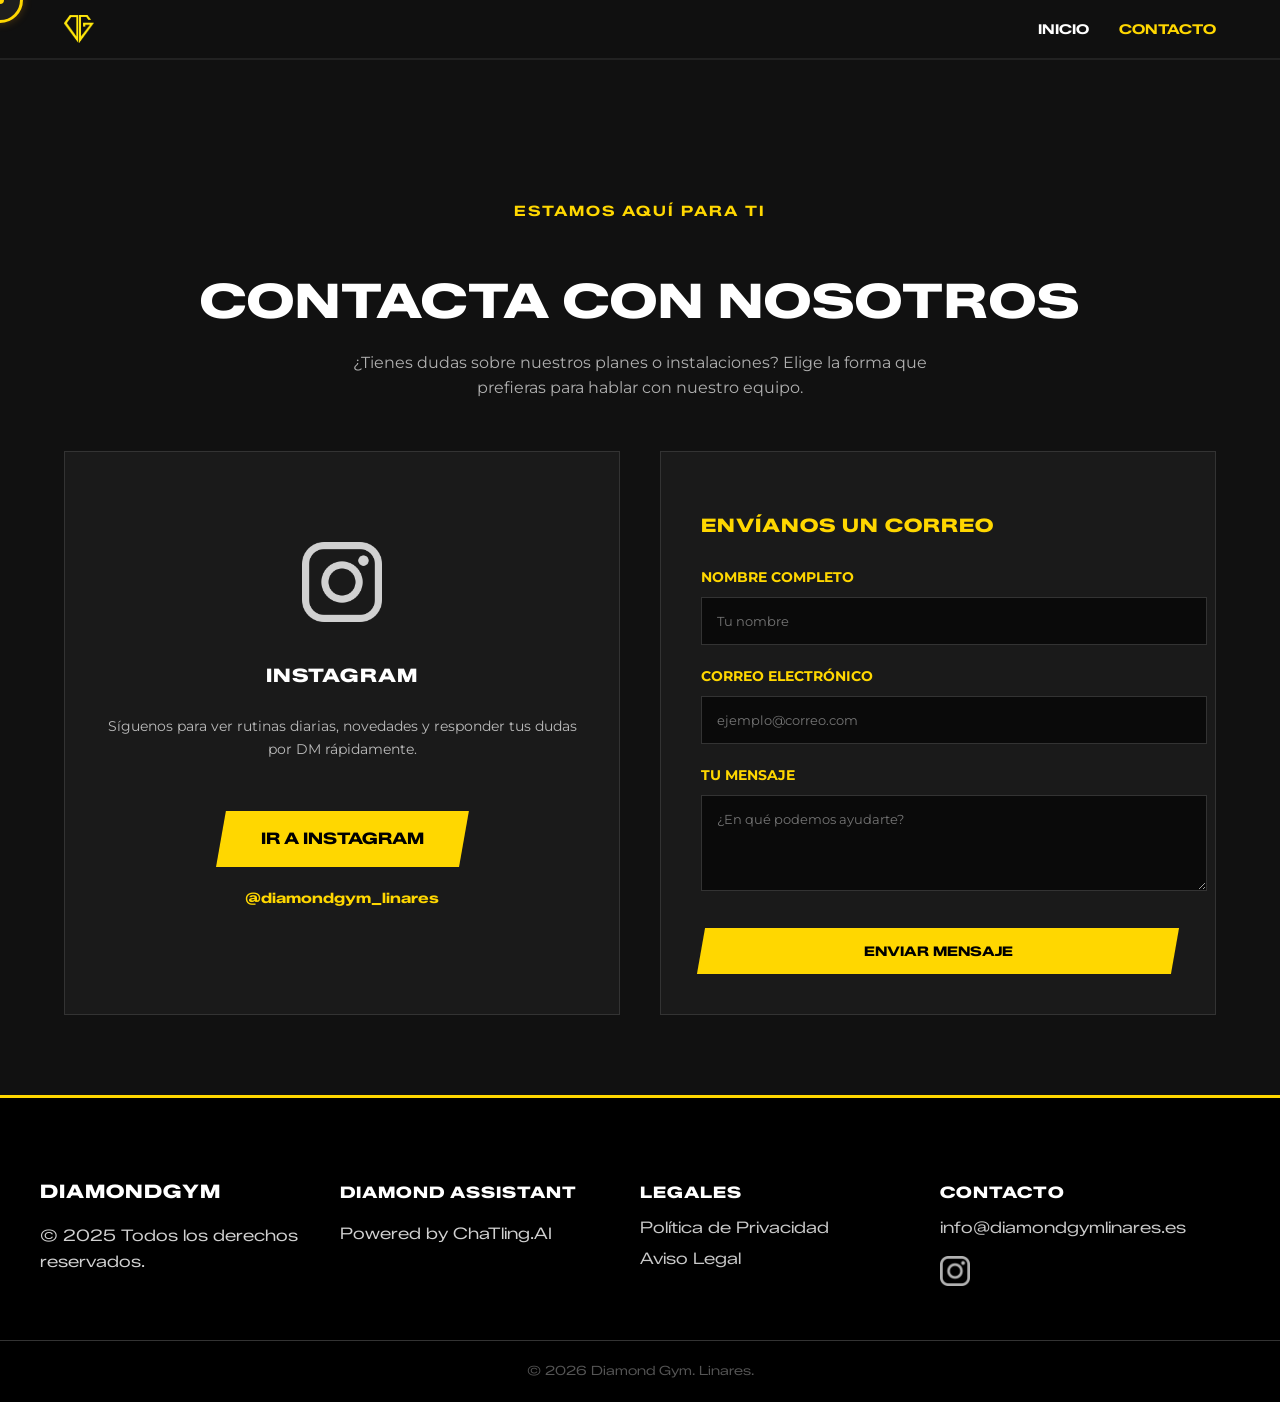
==== dropdown-menu/contacto.html @ 7794a07c "first commit" ====
<!DOCTYPE html>
<html lang="es">
<head>
    <!-- Meta Tags -->
    <meta charset="UTF-8">
    <meta name="viewport" content="width=device-width, initial-scale=1.0">
    <meta name="description" content="DiamondGym - Contáctanos en Linares, Jaén. Solicita información sobre entrenamientos y servicios.">
    <meta name="robots" content="index, follow">

    <!-- Título -->
    <title>DiamondGym - Contacto</title>

    <!-- Canonical -->
    <link rel="canonical" href="https://diamondgymlinares.es/dropdown-menu/contacto.html">

    <!-- Favicon -->
    <link rel="icon" href="../img/Logo-vector.png" type="image/png">
    <link rel="apple-touch-icon" href="../img/Logo-vector.png">

    <!-- Fuentes de Google -->
    <link rel="preconnect" href="https://fonts.googleapis.com">
    <link rel="preconnect" href="https://fonts.gstatic.com" crossorigin>
    <link href="https://fonts.googleapis.com/css2?family=Montserrat:ital,wght@0,100..900;1,100..900&family=Zalando+Sans+Expanded:ital,wght@0,200..900;1,200..900&display=swap" rel="stylesheet">

    <!-- Hoja de estilos -->
    <link rel="stylesheet" href="../css/style.css">

    <!-- Sitemap -->
    <link rel="sitemap" type="application/xml" href="https://diamondgymlinares.es/sitemap.xml">


    <script> window.chtlConfig = { chatbotId: "6211612239" } </script>
    <script async data-id="6211612239" id="chtl-script" type="text/javascript" src="https://chatling.ai/js/embed.js"></script>

    <style>

        :root {
            --primary: #FFD700;
            --primary-hover: #e6c200;
            --dark-bg: #111111;
            --card-bg: #1a1a1a;
            --text-light: #ffffff;
            --text-gray: #b0b0b0;
            --transition: all 0.3s ease;
            --font-head: "Zalando Sans Expanded", sans-serif;
            --font-body: "Montserrat", sans-serif;
            /* Añado esta para textos largos */
        }

        body {
            background-color: var(--dark-bg);
            color: var(--text-light);
            line-height: 1.6;
            overflow-x: hidden;
            margin: 0;
            padding: 0;
            box-sizing: border-box;
            font-family: "Zalando Sans Expanded", sans-serif;

            /* IMPORTANTE: Ocultamos cursor nativo para usar el tuyo */
            cursor: none;
            min-height: 100vh;
            display: flex;
            flex-direction: column;
        }

        a,
        button,
        input,
        textarea {
            text-decoration: none;
            color: inherit;
            cursor: none;
            /* Mantener cursor personalizado */
        }

        ul {
            list-style: none;
            padding: 0;
            margin: 0;
        }

        img {
            max-width: 100%;
            display: block;
        }

        /* Utilidades */
        .contenedor {
            width: 90%;
            max-width: 1200px;
            margin: 0 auto;
            padding: 0 20px;
        }

        .texto-centro {
            text-align: center;
        }

        .padding-seccion {
            padding: 80px 0;
        }

        h1,
        h2,
        h3,
        h4 {
            font-family: var(--font-head);
            font-weight: 900;
            text-transform: uppercase;
            letter-spacing: 1px;
        }

        h2 {
            font-size: 2.5rem;
            margin-bottom: 10px;
            color: #fff;
        }

        .subtitle {
            color: var(--primary);
            font-weight: 700;
            letter-spacing: 2px;
            display: block;
            font-size: 0.9rem;
            margin-bottom: 10px;
        }

        /* --- BOTONES (TU ESTILO EXACTO) --- */
        .boton {
            display: inline-block;
            padding: 15px 40px;
            background-color: var(--primary);
            color: #000;
            font-weight: 800;
            text-transform: uppercase;
            border: none;
            transform: skew(-10deg);
            transition: var(--transition);
            margin-top: 20px;
            font-family: var(--font-head);
        }

        .boton span {
            display: inline-block;
            transform: skew(10deg);
        }

        .boton:hover {
            background-color: #fff;
            box-shadow: 0 0 15px var(--primary);
        }

        .boton-outline {
            background: transparent;
            border: 2px solid var(--primary);
            color: var(--primary);
        }

        .boton-outline:hover {
            background: var(--primary);
            color: #000;
        }

        /* --- HEADER (TU ESTILO EXACTO) --- */
        header {
            position: fixed;
            top: 0;
            width: 100%;
            background: rgba(17, 17, 17, 0.95);
            z-index: 1000;
            padding: 15px 0;
            border-bottom: 2px solid #222;
        }

        .navegacion-flex {
            display: flex;
            justify-content: space-between;
            align-items: center;
            width: 90%;
            max-width: 100%;
            margin: 0 auto;
            padding: 0 20px;
        }

        nav ul {
            display: flex;
            gap: 30px;
            align-items: center;
        }

        nav a {
            font-weight: 700;
            font-size: 0.85rem;
            text-transform: uppercase;
            transition: var(--transition);
            position: relative;
        }

        nav a:hover {
            color: var(--primary);
        }

        /* Menú Móvil */
        .hamburger {
            display: none;
            cursor: none;
            z-index: 2000;
        }

        .bar {
            display: block;
            width: 25px;
            height: 3px;
            margin: 5px auto;
            background-color: #fff;
            transition: 0.3s;
        }

        .hamburger.active .bar:nth-child(1) {
            transform: translateY(8px) rotate(45deg);
            background: var(--primary);
        }

        .hamburger.active .bar:nth-child(2) {
            opacity: 0;
        }

        .hamburger.active .bar:nth-child(3) {
            transform: translateY(-8px) rotate(-45deg);
            background: var(--primary);
        }

        /* --- FOOTER (TU ESTILO EXACTO) --- */
        .pie-secundario {
            background: #000;
            color: #ffffffd1;
            padding: 60px 0 20px;
            margin-top: auto;
            /* Para que siempre quede abajo */
            border-top: 3px solid var(--primary);
        }

        .contenedor-pie2 {
            display: flex;
            flex-wrap: wrap;
            justify-content: space-between;
            max-width: 1200px;
            margin: auto;
            padding: 0 20px;
        }

        .seccion-pie2 {
            flex: 1;
            min-width: 200px;
            margin-bottom: 20px;
        }

        .seccion-pie2 h3,
        .seccion-pie2 h4 {
            color: #fff;
            margin-bottom: 10px;
        }

        .enlace-pie {
            color: #ffffffc9;
            transition: 0.3s;
            display: block;
            margin-bottom: 5px;
        }

        .enlace-pie:hover {
            color: #fff;
            text-decoration: underline;
        }

        .redes-container {
            margin-top: 15px;
        }

        .link-insta img {
            width: 30px;
            transition: 0.3s;
            filter: invert(1);
            opacity: 0.7;
        }

        .link-insta:hover img {
            opacity: 1;
            transform: scale(1.2);
        }


        .header-spacer {
            height: 120px;
        }

        .contacto-titulo h1 {
            font-size: 3rem;
            margin-bottom: 10px;


        }

        .contacto-desc {
            color: var(--text-gray);
            font-family: var(--font-body);
            max-width: 600px;
            margin: 0 auto 50px auto;
        }

        /* GRID: Instagram vs Formulario */
        .grid-contacto {
            display: grid;
            grid-template-columns: 1fr 1fr;
            gap: 40px;
            align-items: stretch;
        }

        /* Estilo Tarjetas */
        .card-contacto {
            background: #1a1a1a;
            /* var(--card-bg) */
            padding: 40px;
            border: 1px solid #333;
            transition: var(--transition);
            display: flex;
            flex-direction: column;
            justify-content: center;
        }

        .card-contacto:hover {
            border-color: var(--primary);
            box-shadow: 0 10px 30px rgba(0, 0, 0, 0.5);
        }

    
        .form-group {
            margin-bottom: 20px;
            text-align: left;
        }

        .form-group label {
            display: block;
            color: var(--primary);
            margin-bottom: 8px;
            font-weight: 700;
            font-size: 0.9rem;
            font-family: var(--font-body);
        }

        .form-input {
            width: 100%;
            padding: 15px;
            background: #0a0a0a;
            border: 1px solid #333;
            color: #fff;
            font-family: var(--font-body);
            outline: none;
            transition: 0.3s;
        }

        .form-input:focus {
            border-color: var(--primary);
            background: #151515;
        }


        .gym-cursor {
            position: fixed;
            width: 40px;
            height: 40px;
            border-radius: 50%;
            pointer-events: none;
            z-index: 9999;
            transform: translate(-50%, -50%);
            background-color: rgba(40, 40, 40, 0.6);
            border: 3px solid var(--primary);
            box-shadow: 0 0 10px rgba(243, 156, 18, 0.3);
            display: flex;
            justify-content: center;
            align-items: center;
            transition: width 0.2s, height 0.2s;
        }

        .gym-cursor::after {
            content: '';
            width: 8px;
            height: 8px;
            background-color: var(--primary);
            border-radius: 50%;
        }

        .gym-cursor.active {
            width: 60px;
            height: 60px;
            background-color: rgba(243, 156, 18, 0.1);
            border-color: #fff;
        }

        .loader-wrapper {
            position: fixed;
            top: 0;
            left: 0;
            width: 100%;
            height: 100%;
            background-color: #111;
            display: flex;
            justify-content: center;
            align-items: center;
            z-index: 10000;
            transition: opacity 0.5s ease, visibility 0.5s ease;
        }

        .spinner {
            width: 60px;
            height: 60px;
            border: 6px solid #333;
            border-top: 6px solid var(--primary);
            border-radius: 50%;
            animation: spin 1s linear infinite;
        }

        @keyframes spin {
            0% {
                transform: rotate(0deg);
            }

            100% {
                transform: rotate(360deg);
            }
        }

        .loader-wrapper.hidden {
            opacity: 0;
            visibility: hidden;
        }

        /* RESPONSIVE */
        @media (max-width: 768px) {
            .grid-contacto {
                grid-template-columns: 1fr;
                gap: 30px;
            }

            .header-spacer {
                height: 100px;
            }

            .hamburger {
                display: block;
            }

            nav {
                position: fixed;
                top: 0;
                right: -100%;
                width: 100%;
                height: 100vh;
                background-color: rgba(10, 10, 10, 0.98);
                backdrop-filter: blur(10px);
                display: flex;
                flex-direction: column;
                justify-content: center;
                align-items: center;
                transition: 0.4s;
                z-index: 1000;
            }

            nav.active {
                right: 0;
            }

            nav ul {
                flex-direction: column;
                text-align: center;
            }

            nav a {
                font-size: 1.5rem;
                display: block;
                margin-bottom: 20px;
            }
        }
    </style>
</head>

<body>

    <!-- PANTALLA DE CARGA -->
    <div class="loader-wrapper" id="loader">
        <div class="spinner"></div>
    </div>

    <!-- CURSOR PERSONALIZADO -->
    <div class="gym-cursor" id="cursor"></div>

    <!-- HEADER  -->
    <header>
        <div class="navegacion-flex">
            <!-- LOGO -->
            <a href="../index.html" class="logo-link hover-target">
                <img src="../img/Logo-vector.png" alt="Diamond Gym Logo" width="30px">
            </a>

            <!-- MENÚ -->
            <nav id="nav-menu">
                <ul>
                    <li><a href="../index.html" class="hover-target">Inicio</a></li>
                    <!-- Contacto marcado como activo con color primario -->
                    <li><a href="#" class="hover-target" style="color: var(--primary);">Contacto</a></li>
                </ul>
            </nav>

            <!-- BOTÓN MÓVIL -->
            <div class="hamburger hover-target" id="hamburger-btn">
                <div class="bar"></div>
                <div class="bar"></div>
                <div class="bar"></div>
            </div>
        </div>
    </header>

    <!-- ESPACIO PARA HEADER -->
    <div class="header-spacer"></div>

    <!-- CONTENIDO PRINCIPAL -->
    <section class="padding-seccion">
        <div class="contenedor">

            <div class="texto-centro contacto-titulo">
                <span class="subtitle">ESTAMOS AQUÍ PARA TI</span>
                <h1>CONTACTA CON NOSOTROS</h1>
                <p class="contacto-desc">
                    ¿Tienes dudas sobre nuestros planes o instalaciones?
                    Elige la forma que prefieras para hablar con nuestro equipo.
                </p>
            </div>

            <div class="grid-contacto">

                <!--  TARJETA INSTAGRAM -->
                <div class="card-contacto hover-target" style="text-align: center; align-items: center;">
                    <img src="../img/insta.png" alt="Instagram"
                        style="width: 80px; filter: invert(1); margin-bottom: 20px; opacity: 0.8;">

                    <h3 style="margin-bottom: 10px; color: #fff;">INSTAGRAM</h3>
                    <p style="color: #bbb; font-size: 0.9rem; margin-bottom: 30px; font-family: var(--font-body);">
                        Síguenos para ver rutinas diarias, novedades y responder tus dudas por DM rápidamente.
                    </p>

                    <!-- Botón con tu estilo exacto -->
                    <a href="https://www.instagram.com/diamondgym_linares/?hl=es" target="_blank"
                        class="boton hover-target">
                        <span>IR A INSTAGRAM</span>
                    </a>

                    <p style="margin-top: 20px; font-weight: bold; color: var(--primary); font-size: 0.9rem;">
                        @diamondgym_linares
                    </p>
                </div>

                <!-- FORMULARIO EMAIL  -->
                <div class="card-contacto">
                    <h3 style="margin-bottom: 25px; color: var(--primary);">ENVÍANOS UN CORREO</h3>

                    <form action="https://formsubmit.co/info@diamondgymlinares.es" method="POST" id="form-gym">
                        <input type="hidden" name="_captcha" value="false">
                        <input type="hidden" name="_template" value="table">

                        <div class="form-group">
                            <label>NOMBRE COMPLETO</label>
                            <input type="text" name="nombre" class="form-input hover-target" placeholder="Tu nombre"
                                required>
                        </div>

                        <div class="form-group">
                            <label>CORREO ELECTRÓNICO</label>
                            <input type="email" name="email" class="form-input hover-target"
                                placeholder="ejemplo@correo.com" required>
                        </div>

                        <div class="form-group">
                            <label>TU MENSAJE</label>
                            <textarea name="mensaje" class="form-input hover-target" rows="4"
                                placeholder="¿En qué podemos ayudarte?" required></textarea>
                        </div>

                     
                        <button type="submit" class="boton hover-target" style="width: 100%; margin-top: 10px;">
                            <span>ENVIAR MENSAJE</span>
                        </button>
                    </form>
                </div>

            </div>
        </div>
    </section>

    <!-- FOOTER  -->
    <footer>
        <div class="pie-secundario">
            <div class="contenedor-pie2">
                <div class="seccion-pie2">
                    <h3>DiamondGym</h3>
                    <p>© 2025 Todos los derechos reservados.</p>
                </div>

                <div class="seccion-pie2">
                    <h4>Diamond Assistant</h4>
                    <p>Powered by ChaTling.AI</p>
                </div>

                <div class="seccion-pie2">
                    <h4>Legales</h4>
                    <a href="../aviso-legal.html" class="enlace-pie hover-target">Política de Privacidad</a>
                    <a href="../aviso-legal.html" class="enlace-pie hover-target">Aviso Legal</a>
                </div>

                <div class="seccion-pie2">
                    <h4>Contacto</h4>
                    <a href="mailto:info@diamondgymlinares.es"
                        class="enlace-pie hover-target">info@diamondgymlinares.es</a>
                    <div class="redes-container">
                        <a href="https://www.instagram.com/diamondgym_linares/?hl=es" target="_blank"
                            class="link-insta hover-target">
                            <img src="../img/insta.png" alt="Instagram">
                        </a>
                    </div>
                </div>
            </div>

            <div class="texto-centro"
                style="margin-top: 30px; padding-top: 20px; border-top: 1px solid #333; color: #555; font-size: 0.8rem;">
                &copy; 2026 Diamond Gym. Linares.
            </div>
        </div>
    </footer>

    <!-- SCRIPTS -->
    <script>
        document.addEventListener('DOMContentLoaded', () => {

            // 1. LOADER
            const loader = document.getElementById('loader');
            setTimeout(() => { loader.classList.add('hidden'); }, 800);

            // 2. CURSOR
            const cursor = document.getElementById('cursor');
            const hoverTargets = document.querySelectorAll('.hover-target, a, button, input, textarea');

            document.addEventListener('mousemove', (e) => {
                cursor.style.left = e.clientX + 'px';
                cursor.style.top = e.clientY + 'px';
            });
            document.addEventListener('mousedown', () => cursor.style.transform = "translate(-50%, -50%) scale(0.8)");
            document.addEventListener('mouseup', () => cursor.style.transform = "translate(-50%, -50%) scale(1)");

            hoverTargets.forEach(target => {
                target.addEventListener('mouseenter', () => cursor.classList.add('active'));
                target.addEventListener('mouseleave', () => cursor.classList.remove('active'));
            });

       
            const hamburger = document.getElementById('hamburger-btn');
            const navMenu = document.getElementById('nav-menu');

            if (hamburger) {
                hamburger.addEventListener('click', () => {
                    hamburger.classList.toggle('active');
                    navMenu.classList.toggle('active');
                });
            }

            // 4. FORMULARIO AJAX
            const form = document.getElementById('form-gym');
            if (form) {
                form.addEventListener('submit', function (e) {
                    e.preventDefault();
                    const btnSubmit = form.querySelector('button');
                    // Guardamos el contenido HTML original del span
                    const originalContent = btnSubmit.innerHTML;

                    btnSubmit.innerHTML = "<span>ENVIANDO...</span>";
                    btnSubmit.style.opacity = "0.7";

                    const formData = new FormData(form);

                    fetch(form.action, {
                        method: 'POST',
                        body: formData,
                        headers: { 'Accept': 'application/json' }
                    })
                        .then(response => {
                            if (response.ok) {
                                alert("¡Mensaje enviado correctamente!");
                                form.reset();
                            } else {
                                alert("Hubo un error. Inténtalo de nuevo.");
                            }
                        })
                        .catch(() => alert("Error de conexión."))
                        .finally(() => {
                            btnSubmit.innerHTML = originalContent;
                            btnSubmit.style.opacity = "1";
                        });
                });
            }
        });
    </script>
</body>

</html>
---- css/style.css ----
:root {
    --primary: #FFD700;
    --primary-hover: #e6c200;
    --dark-bg: #111111;
    --card-bg: #1a1a1a;
    --text-light: #ffffff;
    --text-gray: #b0b0b0;

    --transition: all 0.3s ease;
    --font-head: "Zalando Sans Expanded", sans-serif; 
}

body {
    background-color: var(--dark-bg);
    color: var(--text-light);
    line-height: 1.6;
    overflow-x: hidden;
    margin: 0;
    padding: 0;
    box-sizing: border-box;
    font-family: "Zalando Sans Expanded", sans-serif;
    font-optical-sizing: auto;
     cursor: none;
            min-height: 100vh;
            display: flex;
            flex-direction: column;
}


 /* EL CURSOSSSS */
.gym-cursor {
    position: fixed;
    width: 40px;
    height: 40px;
	transition: width 0.35s ease, height 0.35s ease;
    border: 3px solid var(--primary);

}

/* Cuando pasa por encima de un enlace se hace grande */
.gym-cursor.active {
    width: 60px;
    height: 60px;

}


#cookie-banner {
  position: fixed;
  bottom: 0;
  left: 0;
  width: 100%;
  background: #222;
  color: #fff;
  padding: 20px;
  text-align: center;
  z-index: 9999;
}

#cookie-banner p {
  margin: 0 0 10px;
  font-size: 16px;
}

#cookie-banner .botones {
  display: flex;
  justify-content: center;
  gap: 10px;
}

#cookie-banner button {
  padding: 10px 20px;
  border: none;
  cursor: pointer;
  border-radius: 4px;
}

#accept-cookies {
  background: #4caf50;
  color: #fff;
}

#reject-cookies {
  background: #f44336;
  color: #fff;
}



a {
    text-decoration: none;
    color: inherit;
}

ul {
    list-style: none;
    padding: 0;
    margin: 0;
}

img {
    max-width: 100%;
    display: block;
}

/* --- UTILIDADES --- */
.contenedor {
    width: 90%;
    max-width: 1200px; 
    margin: 0 auto;   
    padding: 0 20px;
}

.contenedormenu {
    width: 90%;
    max-width: 100%; 
    margin: 0 auto;   
    padding: 0 20px;
}

.padding-seccion {
    padding: 80px 0;
}

.texto-centro {
    text-align: center;
}

h1, h2, h3, h4 {
    font-family: var(--font-head);
    font-weight: 900;
    text-transform: uppercase;
    letter-spacing: 1px;
}

h2 {
    font-size: 2.5rem;
    margin-bottom: 10px;
    color: #fff;
}

h2 span {
    color: var(--primary);
}

.subtitle {
    color: var(--primary);
    font-weight: 700;
    letter-spacing: 2px;
    margin-bottom: 10px;
    display: block;
    font-size: 0.9rem;
}

/* --- CLASES PARA ANIMACIÓN SCROLL --- */
.revelar-al-scroll {
    opacity: 0;
    transform: translateY(50px);
    transition: all 0.8s ease-out;
}

.revelar-al-scroll.is-visible {
    opacity: 1;
    transform: translateY(0);
}

/* --- BOTONES --- */
.boton {
    display: inline-block;
    padding: 15px 40px;
    background-color: var(--primary);
    color: #000;
    font-weight: 800;
    font-family: var(--font-head);
    text-transform: uppercase;
    border: none;
    transform: skew(-10deg);
    transition: var(--transition);
    cursor: pointer;
    margin-top: 20px; 
}

.boton span {
    display: inline-block;
    transform: skew(10deg);
}

.boton:hover {
    background-color: #fff;
    box-shadow: 0 0 15px var(--primary);
}

.boton-outline {
    background: transparent;
    border: 2px solid var(--primary);
    color: var(--primary);
}

.boton-outline:hover {
    background: var(--primary);
    color: #000;
}

.botoninfo {
    color: #000;
    display: inline-block;
    padding: 15px 40px;
    background-color: var(--primary);
    margin-top: 20px;
    font-size: 10px;
}

/* --- HEADER --- */
header {
    position: fixed;
    top: 0;
    width: 100%;
    background: rgba(17, 17, 17, 0.95);
    z-index: 1000;
    padding: 15px 0;
    border-bottom: 2px solid #222;
}

.navegacion-flex {
    display: flex;
    justify-content: space-between;
    align-items: center;
}

.navegacion-flex img.logotipo {
    width: 30px; 
    height: auto;
    margin-right: 20px;
}

nav ul {
    display: flex;
    gap: 30px;
    align-items: center;
}

nav a {
    font-weight: 700;
    font-size: 0.85rem;
    text-transform: uppercase;
    transition: var(--transition);
    position: relative;
}

nav a::after {
    content: '';
    display: block;
    width: 0;
    height: 2px;
    background: var(--primary);
    transition: width 0.3s;
    position: absolute;
    bottom: -5px;
}

nav a:hover {
    color: var(--primary);
}

nav a:hover::after {
    width: 100%;
}

/* -- ELEMENTOS DEL MENÚ MÓVl)  */
.hamburger {
    display: none; 
    cursor: pointer;
    z-index: 2000;
}

.bar {
    display: block;
    width: 25px;
    height: 3px;
    margin: 5px auto;
    transition: all 0.3s ease-in-out;
    background-color: #fff;
    border-radius: 2px;
}

/* --- HERO SECTION --- */
.seccion-inicio {
    position: relative;
    width: 100%;
    height: 100vh;
    overflow: hidden; 
    display: flex;
    align-items: center;
    justify-content: center;
    text-align: center;
    /* Fondo de respaldo por si el video no carga */
    background: linear-gradient(to bottom, rgba(0, 0, 0, 0.5), rgba(17, 17, 17, 1)), url('../img/ambiente.png') no-repeat;
    background-size: cover;
    background-position: center;
}

.seccion-inicio h1 {
    font-size: 4.5rem;
    margin-bottom: 20px;
    line-height: 1;
    text-shadow: 0 5px 15px rgba(0, 0, 0, 0.5);
}

.seccion-inicio p {
    font-size: 1.2rem;
    max-width: 600px;
    margin: 0 auto 40px;
    color: #ddd;
}

/* Estilos del Video */
.video-fondo {
    position: absolute;
    top: 0;
    left: 0;
    width: 100%;
    height: 100%;
    object-fit: cover;
    z-index: 0;
}

.overlay-oscuro {
    position: absolute;
    top: 0;
    left: 0;
    width: 100%;
    height: 100%;
    background: rgba(0, 0, 0, 0.5);
    z-index: 1;
}

.seccion-inicio .contenedor {
    position: relative;
    z-index: 2; 
    width: 100%; 
}

/* --- ASESORAMIENTO --- */
.asesoramiento {
    background: #000000;
    position: relative;
    overflow: hidden;
}

.asesoramiento::before {
    content: '';
    position: absolute;
    top: 0;
    left: 0;
    width: 5px;
    height: 100%;
    background: var(--primary);
}

.grid-asesoramiento {
    display: flex;
    flex-wrap: wrap;
    align-items: center;
    gap: 50px; 
}

.contenido-asesoramiento {
    flex: 1;
    min-width: 300px;
}

.imagen-asesoramiento {
    flex: 1;
    min-width: 300px;
    height: 400px;
    background: url("../img/quienessomosi.png") center/cover no-repeat;
    border-radius: 5px;
}

.texto-asesoramiento {
    font-size: 1.1rem;
    color: #ccc;
    line-height: 1.8;
    margin-bottom: 30px;
    text-align: justify;
}

/* --- (LOGOS colaboradores) --- */
.marquesina-marcas {
    width: 100%;
    background: #000;
    border-top: 1px solid #0c0c0c;
    border-bottom: 1px solid #222;
    overflow: hidden;
    padding: 12px 0;
    position: relative;
    white-space: nowrap;
    z-index: 5;
}

.pista-marquesina {
    display: flex;
    width: max-content;
    gap: 0;
    animation: scrollLoop 25s linear infinite;
}

.elemento-marquesina {
    padding: 0 50px;
    font-family: var(--font-head);
    font-weight: 900;
    font-size: 1.3rem;
    color: #161616;
    text-transform: uppercase;
    display: flex;
    align-items: center;
    justify-content: center;
    opacity: 0.7;
    transition: all 0.3s;
}

.elemento-marquesina img {
    height: 80px;
    width: auto;
    max-width: 150px;
    object-fit: contain;
    filter: grayscale(100%);
    transition: filter 0.3s ease;
}

.elemento-marquesina:hover img {
    filter: grayscale(0%);
}

.elemento-marquesina:hover {
    color: var(--primary);
    opacity: 1;
}

@keyframes scrollLoop {
    0% { transform: translateX(0); }
    100% { transform: translateX(-50%); }
}

/* --- GALERÍA --- */
.seccion-galeria {
    background: var(--dark-bg);
    overflow: hidden;
}

.galeria-desplazable {
    display: flex;
    gap: 20px;
    overflow-x: auto;
    padding: 20px 5%;
    scroll-snap-type: x mandatory;
    scrollbar-width: none;
    cursor: grab; 
}

.galeria-desplazable::-webkit-scrollbar {
    display: none;
}

.elemento-galeria {
    min-width: 350px;
    height: 250px;
    flex: 0 0 auto;
    scroll-snap-align: center;
    position: relative;
    border-radius: 8px;
    overflow: hidden;
    transition: transform 0.3s;
    background: #010101;
}

.elemento-galeria img {
    width: 100%;
    height: 100%;
    object-fit: cover;
    filter: grayscale(30%);
    transition: filter 0.3s;
}

.elemento-galeria:hover img {
    filter: grayscale(0%);
}

.pie-galeria {
    position: absolute;
    bottom: 0;
    left: 0;
    width: 100%;
    background: linear-gradient(to top, #000, transparent);
    padding: 20px 15px 10px;
    color: #fff;
    font-family: var(--font-head);
    font-weight: 700;
}

.galeria-desplazable.active {
    cursor: grabbing;
    cursor: -webkit-grabbing;
    transform: scale(1); 
}


.contenedor-slider-wrapper {
    position: relative;
    width: 100%;
    max-width: 100%;
}

/* Estilo base de los botones */
.flecha-btn {
    position: absolute;
    top: 50%;
    transform: translateY(-50%); 
    background-color: rgba(0, 0, 0, 0.6); 
    color: white;
    border: none;
    width: 45px;
    height: 45px;
    border-radius: 50%;
    cursor: pointer;
    font-size: 1.2rem;
    z-index: 10;
    transition: background 0.3s, transform 0.2s;
    display: flex;
    align-items: center;
    justify-content: center;
}

.flecha-btn:hover {
    background-color: var(--primary, #ff0000); 
    transform: translateY(-50%) scale(1.1);
}

.flecha-btn.izquierda { 
    left: 10px; }
.flecha-btn.derecha {
     right: 10px; }

/* --- OPINIONES --- */
.testimonios {
    background: var(--card-bg);
}

.grid-testimonios {
    display: grid;
    grid-template-columns: repeat(auto-fit, minmax(300px, 1fr));
    gap: 30px;
    margin-top: 50px;
}

.tarjeta-testimonio {
    background: var(--dark-bg);
    padding: 35px;
    border-radius: 8px;
    border: 1px solid #333;
    position: relative;
    transition: transform 0.3s ease;
}

.tarjeta-testimonio:hover {
    transform: translateY(-5px);
    border-color: var(--primary);
}

.estrellas {
    color: var(--primary);
    margin-bottom: 15px;
    font-size: 1.2rem;
}

.texto-resena {
    color: #ddd;
    font-style: italic;
    font-size: 0.95rem;
    margin-bottom: 20px;
}

.nombre-autor {
    font-weight: 700;
    color: #fff;
    text-transform: uppercase;
}

.icono-comilla {
    position: absolute;
    top: 20px;
    right: 20px;
    font-size: 3rem;
    color: rgba(0, 0, 0, 0.05);
}

/* --- PRECIOS --- */
.grid-precios {
    display: grid;
    grid-template-columns: repeat(3, 1fr); 
    gap: 30px;
    margin-top: 30px;
    margin-bottom: 50px;
}

.tarjeta-precio {
    background: #222;
    padding: 40px;
    position: relative;
    border: 1px solid #333;
    transition: var(--transition);
    display: flex;
    flex-direction: column;
    align-items: flex-start; 
}

.tarjeta-precio h3 {
    margin-top: 0;
    font-size: 1.5rem;
    color: #fff;
}

.tarjeta-precio:hover {
    border-color: var(--primary);
}

.tarjeta-precio.destacado {
    background: #2a2a2a;
    border: 1px solid var(--primary);
    transform: scale(1.05);
    z-index: 2;
}

.tarjeta-precio.destacado::after {
    content: 'RECOMENDADO';
    position: absolute;
    top: 0;
    right: 0;
    background: var(--primary);
    color: #000;
    padding: 5px 10px;
    font-size: 0.7rem;
    font-weight: 800;
}

.precio {
    font-size: 3rem;
    font-weight: 900;
    color: #fff;
    margin: 15px 0;
    font-family: var(--font-head);
}

.text-gray {
    color: var(--text-gray);
    font-size: 0.95rem;
    margin: 0;
}

/* --- FAQ --- */
.item-pregunta {
    border-bottom: 1px solid #333;
    padding: 20px 0;
    cursor: pointer;
}

.pregunta-frecuente {
    font-weight: 700;
    font-size: 1.1rem;
    display: flex;
    justify-content: space-between;
    color: #fff;
    transition: color 0.3s;
}

.item-pregunta:hover .pregunta-frecuente {
    color: var(--primary);
}

.respuesta-frecuente {
    margin-top: 15px;
    color: var(--text-gray);
    display: none;
    font-size: 0.95rem;
    line-height: 1.6;
}

.item-pregunta.active .respuesta-frecuente {
    display: block;
    animation: fadeIn 0.5s;
}

@keyframes fadeIn {
    from { opacity: 0; }
    to { opacity: 1; }
}

/* --- FOOTER --- */
.footer {
    background: #000;
    padding: 60px 0 20px;
    border-top: 3px solid var(--primary);
}

.grid-pie {
    display: grid;
    grid-template-columns: repeat(auto-fit, minmax(250px, 1fr));
    gap: 40px;
    margin-bottom: 40px;
}

.contenedor-mapa {
    width: 100%;
    height: 350px;
    background: #333;
    border-radius: 8px;
    overflow: hidden;
}

.pie-secundario{
    margin-top: 50px;
    background: #000;
    color: #ffffffd1;
    padding: 40px 20px;
}

.contenedor-pie2 {
    display: flex;
    flex-wrap: wrap;
    justify-content: space-between;
    max-width: 1200px;
    margin: auto;
}

.seccion-pie2 {
    flex: 1;
    min-width: 200px;
    margin-bottom: 20px;
}

.seccion-pie2 h3,
.seccion-pie2 h4 {
    margin-bottom: 10px;
    color: #fff;
}

.enlace-pie {
    color: #ffffffc9;
    text-decoration: none;
    transition: 0.3s;
}

.enlace-pie:hover {
    color: #fff;
    text-decoration: underline;
}

.redes-container {
    margin-top: 15px;
}

.link-insta img {
    width: 30px;      
    height: auto;
    transition: transform 0.3s ease, opacity 0.3s ease;
    filter: invert(1) brightness(100%); 
    opacity: 0.7; 
}

.link-insta:hover img {
    opacity: 1;             
    transform: scale(1.2);  
    cursor: pointer;
}

/* 
   MEDIA QUERIES (RESPONSIVE)
 */

/* Tablets */
@media (max-width: 992px) {
    .grid-precios {
        grid-template-columns: repeat(2, 1fr);
    }
}

/* Móviles */
@media (max-width: 768px) {
    
   
    .navegacion-flex {
        display: flex;
        justify-content: space-between; 
        align-items: center;
        padding: 0 20px;
    }

    

    .texto-asesoramiento {
        font-size: 14px;   
        line-height: 1.4; 
    }



.contenido-asesoramiento {
    display: flex;
    flex-direction: column;
    gap: 15px;
}

.botoninfo {
    flex: 1;                 
    display: flex;
    align-items: center;       
    justify-content: center;   
    text-align: center;
    padding: 10px;
    background: #FFD700;    
    border-radius: 6px;        
}

 .elemento-marquesina img {
        height: 40px;  
    }

 .galeria-desplazable {
        padding: 20px 20px; 
        gap: 15px; /
    }

    
    .elemento-galeria {
      
        min-width: 85vw; 
        
    
        height: 220px; 
    }

  
    .flecha-btn {
        display: none;
    }

    
    .pie-galeria {
        font-size: 0.9rem;
        padding: 15px 10px;
    }


    nav {
        position: fixed;
        top: 0;
        right: -100%; 
        width: 100%;  
        height: 100vh;
        background-color: rgba(10, 10, 10, 0.98); 
        backdrop-filter: blur(10px); 
        display: flex;
        flex-direction: column;
        justify-content: center;
        align-items: center;
        transition: right 0.4s ease;
        z-index: 1000; 
    }

    nav.active {
        right: 0; 
    }

    nav ul {
        flex-direction: column;
        gap: 30px;
        text-align: center;
    }

    nav a {
        font-size: 1.5rem;
        display: block;
    }
    

 .gym-cursor {
        display: none !important;
    }
    
  
    * {
        cursor: auto !important;
    }

/* Estilos básicos del botón hamburguesa */
.hamburger {
    display: none;
    cursor: pointer;
    z-index: 2000;
}

.bar {
    display: block;
    width: 25px;
    height: 3px;
    margin: 5px auto;
    background-color: #fff; /* O el color que uses para el texto */
    transition: 0.3s;
}

/* Efecto de X cuando se activa */
.hamburger.active .bar:nth-child(1) {
    transform: translateY(8px) rotate(45deg);
    background: var(--primary, #FFD700); 
}

.hamburger.active .bar:nth-child(2) {
    opacity: 0;
}

.hamburger.active .bar:nth-child(3) {
    transform: translateY(-8px) rotate(-45deg);
    background: var(--primary, #FFD700);
}


    /* Mostrar el botón hamburguesa */
    .hamburger {
        display: block;
    }

    /* Ocultar y posicionar el menú */
    nav {
        position: fixed;
        top: 0;
        right: -100%; 
        width: 100%;
        height: 100vh;
        background-color: rgba(10, 10, 10, 0.98);
        backdrop-filter: blur(10px);
        display: flex;
        flex-direction: column;
        justify-content: center;
        align-items: center;
        transition: 0.4s;
        z-index: 1000;
    }

    /* Clase que añade JS para mostrar el menú */
    nav.active {
        right: 0; /* Vuelve a la pantalla */
    }

    nav ul {
        flex-direction: column;
        text-align: center;
        gap: 30px; /* Espacio entre enlaces */
    }

    nav a {
        font-size: 1.5rem;
        display: block;
    }
    .hamburger.active .bar:nth-child(1) {
        transform: translateY(8px) rotate(45deg);
        background-color: var(--primary);
    }s
    .hamburger.active .bar:nth-child(2) { opacity: 0; }
    .hamburger.active .bar:nth-child(3) {
        transform: translateY(-8px) rotate(-45deg);
        background-color: var(--primary);
    }

    /* Ajustes generales móvil */

      #instalaciones h2 {
        font-size: 1.8rem; 
        line-height: 1.2;  
    }


    .seccion-inicio h1 { 
        font-size: 2.5rem; }
    .seccion-inicio p {
         padding: 0 15px; }

     .contenido-asesoramiento {
        font-size: 10px;;
     }   

    .grid-asesoramiento {
         flex-direction: column-reverse; gap: 20px; }
    .imagen-asesoramiento {
         height: 250px; }
    
    .grid-precios { 
        grid-template-columns: 1fr;
         max-width: 400px; 
         margin: 30px auto; }
    .tarjeta-precio.destacado { transform: scale(1); border: 2px solid var(--primary); }

    .elemento-galeria { min-width: 280px; height: 200px; }

    .grid-testimonios {
        grid-template-columns: 1fr;
        gap: 5px; 
        max-width: 100%;
        margin: 0px;
        font-size: 10px;
    }


    .grid-precios {
      
        grid-template-columns: repeat(3, 1fr); 
        gap: 5px; 
        max-width: 100%;
        margin: 20px 0;
    }

    


    .tarjeta-precio {
        padding: 10px 2px; 
        align-items: center; 
        text-align: center;
        min-height: 180px; 
    }

    
    .tarjeta-precio h3 {
        font-size: 0.7rem; 
        margin-bottom: 5px;
        height: 30px; 
        display: flex;
        align-items: center;
        justify-content: center;
    }

    .precio {
        font-size: 1.4rem; 
        margin: 5px 0;
    }

    .text-gray {
        font-size: 0.6rem; 
        line-height: 1.2;
        padding: 0 2px;
    }
    
   
    .tarjeta-precio.destacado::after {
        font-size: 0.5rem;
        padding: 2px 4px;
        top: -10px;
        right: 50%;
        transform: translateX(50%); 
    }
    
    .tarjeta-precio.destacado {
        transform: scale(1); 
        z-index: 1;
    }
}



/* --- ESTILOS DE LA PANTALLA DE CARGA --- */
.loader-wrapper {
    position: fixed;
    top: 0;
    left: 0;
    width: 100%;
    height: 100%;
    background-color: #111; 
    display: flex;
    justify-content: center;
    align-items: center;
    z-index: 10000; 
    transition: opacity 0.5s ease, visibility 0.5s ease;
}

.spinner {
    width: 60px;
    height: 60px;
    border: 6px solid #333;/* Color Naranja Gym */
    border-radius: 50%;
    animation: spin 1s linear infinite;
}

.loader-wrapper.hidden {
    opacity: 0;
    visibility: hidden;
}

@keyframes spin {
    0% { transform: rotate(0deg); }
    100% { transform: rotate(360deg); }
}

/* --- ESTILOS DEL CURSOR  --- */
.gym-cursor {
    position: fixed;
    top: 0;
    left: 0;
    width: 30px;
    height: 30px;
    border-radius: 50%;
    
    pointer-events: none; 
    z-index: 9999;
    transform: translate(-50%, -50%); 
    
    /* Diseño visual del disco */
    background-color: rgba(0, 0, 0, 0.2);
    border: 3px solid #f39c12; 
    box-shadow: 0 0 5px rgba(243, 156, 18, 0.5);
    display: flex;
    justify-content: center;
    align-items: center;
}


.gym-cursor::after {
    content: '';
    width: 6px;
    height: 6px;
    background-color: #f39c12;
    border-radius: 50%;
    transform: scale(1);
    transition: transform 0.35s cubic-bezier(0.22, 1, 0.36, 1);
}

.gym-cursor.active::after {
    transform: scale(10);
}

/* Grande al hover */
.gym-cursor.active::after {
    transform: scale(3);
}

/* Pequeño al click */
.gym-cursor.click::after {
    transform: scale(0.8);
}
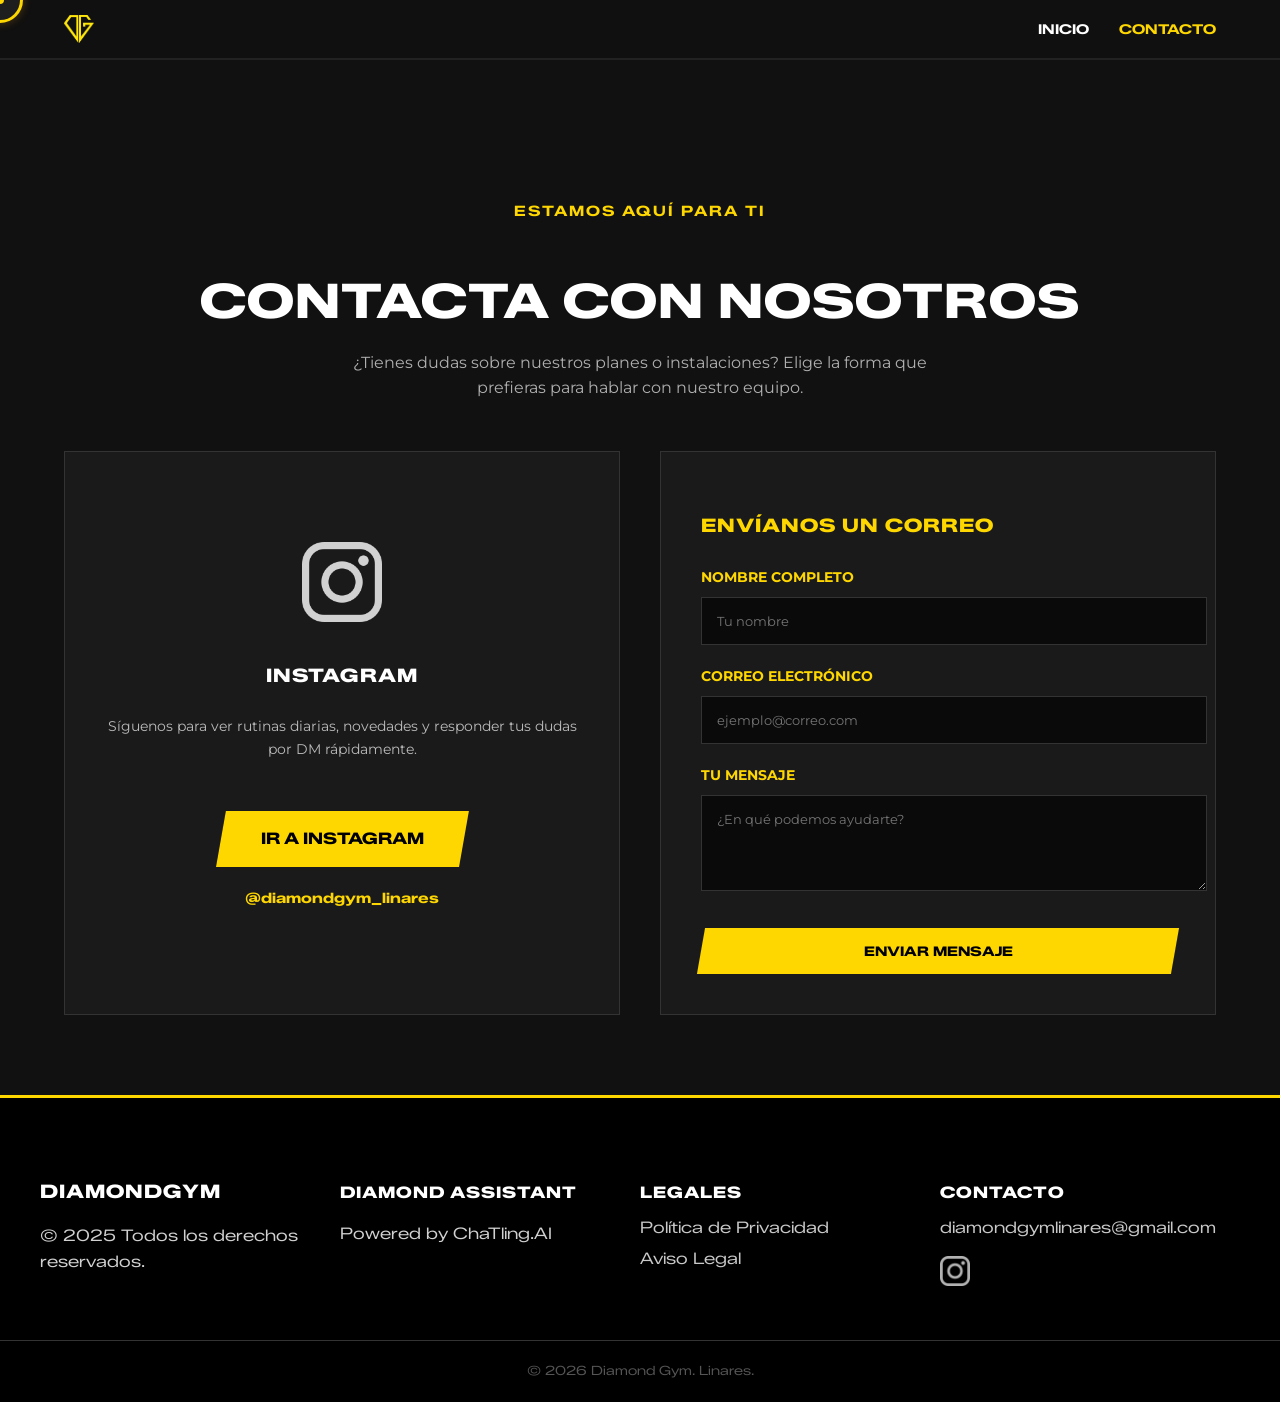
==== commit 0a270f40: "Update email address in contact form and footer" ====
--- a/dropdown-menu/contacto.html
+++ b/dropdown-menu/contacto.html
@@ -564,7 +564,7 @@
                 <div class="card-contacto">
                     <h3 style="margin-bottom: 25px; color: var(--primary);">ENVÍANOS UN CORREO</h3>
 
-                    <form action="https://formsubmit.co/info@diamondgymlinares.es" method="POST" id="form-gym">
+                    <form action="https://formsubmit.co/diamondgymlinares@gmail.com" method="POST" id="form-gym">
                         <input type="hidden" name="_captcha" value="false">
                         <input type="hidden" name="_template" value="table">
 
@@ -619,8 +619,8 @@
 
                 <div class="seccion-pie2">
                     <h4>Contacto</h4>
-                    <a href="mailto:info@diamondgymlinares.es"
-                        class="enlace-pie hover-target">info@diamondgymlinares.es</a>
+                    <a href="mailto:diamondgymlinares@gmail.com"
+                        class="enlace-pie hover-target">diamondgymlinares@gmail.com</a>
                     <div class="redes-container">
                         <a href="https://www.instagram.com/diamondgym_linares/?hl=es" target="_blank"
                             class="link-insta hover-target">
@@ -710,4 +710,4 @@
     </script>
 </body>
 
-</html>+</html>
